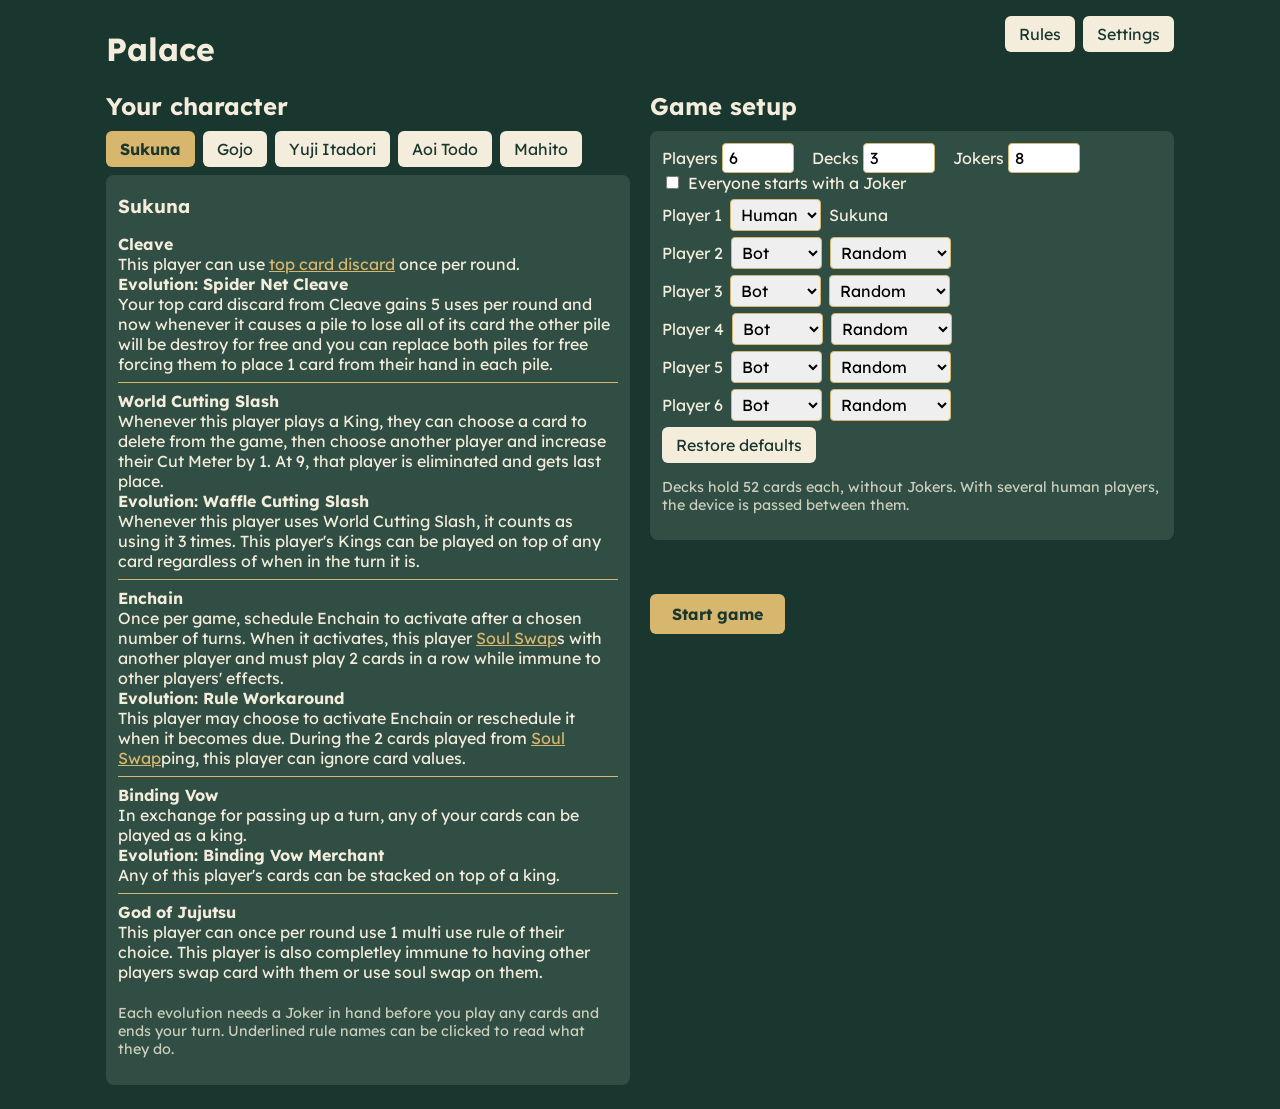
==== index.html @ 28a7b922 "ooh boy ur gonna get it pall" ====
<!DOCTYPE html>
<html lang="en">
	<head>
		<meta charset="utf-8">
		<meta name="viewport" content="width=device-width, initial-scale=1">
		<title>Modded Palace Online</title>
		<link href="https://fonts.googleapis.com/css?family=Lexend" rel="stylesheet">
		<link rel="stylesheet" href="style.css">
		<script>
			window.addEventListener("error", (event) => {
				const loading = document.getElementById("loading");
				const message = document.getElementById("loading-text");
				if (!loading || loading.hidden || !message) return;
				if (event.target && event.target.tagName === "SCRIPT") {
					message.textContent = "Could not load " + event.target.src.split("/").pop() + ".";
				} else {
					message.textContent = "Could not start: " + (event.message || "JavaScript error");
				}
			}, true);
		</script>
		<script src="game-engine.js" defer></script>
		<script src="script.js" defer></script>
	</head>
	<body>
		<div id="loading">
			<h1>Palace</h1>
			<p id="loading-text">Loading the game...</p>
		</div>

		<main id="setup" hidden>
			<header>
				<h1>Palace</h1>
				<div class="toolbar">
					<button class="open-rules" type="button">Rules</button>
					<button class="open-settings" type="button">Settings</button>
				</div>
			</header>
			<div class="columns">
				<section>
					<h2>Your character</h2>
					<div id="character-list" class="list"></div>
					<div id="character-details" class="panel"></div>
				</section>
				<section>
					<h2>Game setup</h2>
					<div class="panel">
						<label>Players <input id="player-count" type="number" min="2" value="6"></label>
						<label>Decks <input id="deck-count" type="number" min="1" value="3"></label>
						<label>Jokers <input id="joker-count" type="number" min="0" value="8"></label>
						<label class="checkbox-setting"><input id="start-with-joker" type="checkbox"> Everyone starts with a Joker</label>
						<div id="player-rows"></div>
						<button id="restore-defaults" type="button">Restore defaults</button>
						<p class="hint">Decks hold 52 cards each, without Jokers. With several human players, the device is passed between them.</p>
					</div>
					<p id="setup-error" class="error"></p>
					<button id="start" type="button" class="primary">Start game</button>
				</section>
			</div>
		</main>

		<main id="game" hidden>
			<header>
				<div id="status"></div>
				<div class="toolbar">
					<button id="show-log" type="button">Action log</button>
					<button class="open-characters" type="button">Character sheets</button>
					<button class="open-rules" type="button">Rules</button>
					<button class="open-settings" type="button">Settings</button>
					<button id="new-game" type="button">New game</button>
				</div>
			</header>
			<div id="table-layout" class="table-layout">
				<section id="top-piles" class="top-piles" aria-label="Destroyed and deleted piles"></section>
				<aside id="left-players" class="opponent-rail" aria-label="Opponents on the left"></aside>
				<section id="center-table" aria-label="Table">
					<div class="center-piles">
						<div id="draw-pile-left"></div>
						<div id="discard-piles"></div>
						<div id="draw-pile-right"></div>
					</div>
				</section>
				<aside id="right-players" class="opponent-rail" aria-label="Opponents on the right"></aside>
				<section id="hand-area" aria-label="Your cards">
					<h2 id="hand-title"></h2>
					<div class="hand-content">
						<div id="cards" class="cards"></div>
						<div class="hand-controls">
							<div id="draw-choice"></div>
							<div id="actions" class="actions"></div>
						</div>
					</div>
				</section>
			</div>
		</main>

		<main id="rules-page" hidden>
			<header>
				<h1>Palace rules</h1>
				<div class="toolbar"><button id="rules-back" type="button" class="primary">Back to game</button></div>
			</header>
			<div id="rules-content"></div>
		</main>

		<div id="modal" class="overlay" hidden>
			<div class="dialog">
				<h3 id="modal-title"></h3>
				<div id="modal-body"></div>
				<div id="modal-buttons"></div>
			</div>
		</div>
	</body>
</html>
---- style.css ----
:root {
	--felt: #19362f;
	--felt-light: #304e43;
	--cream: #f4eddc;
	--gold: #d7b66d;
	--red: #a3342c;
}

* {
	box-sizing: border-box;
}

body {
	margin: 0;
	background: var(--felt);
	color: var(--cream);
	font-family: 'Lexend', sans-serif !important;
	min-height: 100vh;
}

h1, h2, h3 {
	margin: 0.4em 0;
}

main {
	max-width: 1100px;
	margin: 0 auto;
	padding: 16px;
}

#game {
	max-width: 1480px;
}

[hidden] {
	display: none !important;
}

#loading {
	text-align: center;
	padding: 20vh 16px;
}

button {
	font: inherit;
	background: var(--cream);
	color: var(--felt);
	border: 0;
	border-radius: 6px;
	padding: 8px 14px;
	cursor: pointer;
}

button:hover:enabled {
	background: var(--gold);
}

button:disabled {
	opacity: 0.45;
	cursor: default;
}

button.primary {
	background: var(--gold);
	font-weight: bold;
	padding: 10px 22px;
}

input, select {
	font: inherit;
	padding: 4px 6px;
	border-radius: 4px;
	border: 1px solid var(--gold);
}

input[type=number] {
	width: 4.5em;
}

.columns {
	display: grid;
	grid-template-columns: 1fr 1fr;
	gap: 20px;
}

@media (max-width: 800px) {
	.columns {
		grid-template-columns: 1fr;
	}
}

.panel {
	background: var(--felt-light);
	border-radius: 8px;
	padding: 12px;
	margin: 8px 0;
}

.panel label {
	margin-right: 14px;
}

.checkbox-setting {
	display: inline-flex;
	align-items: center;
	gap: 6px;
}

.list {
	display: flex;
	flex-wrap: wrap;
	gap: 8px;
}

.list button.selected {
	background: var(--gold);
	font-weight: bold;
}

.hint {
	opacity: 0.8;
	font-size: 0.9em;
}

.error {
	color: #ff9c92;
	min-height: 1.4em;
}

.rule {
	text-decoration: underline;
	cursor: pointer;
	color: var(--gold);
}

.track {
	border-bottom: 1px solid var(--gold);
	padding: 8px 0;
}

.track:last-child {
	border-bottom: 0;
}

.row-player {
	display: flex;
	gap: 8px;
	align-items: center;
	margin: 6px 0;
	flex-wrap: wrap;
}

header {
	display: flex;
	justify-content: space-between;
	gap: 12px;
	flex-wrap: wrap;
	align-items: flex-start;
}

#status {
	white-space: pre-line;
	line-height: 1.4;
}

.toolbar {
	display: flex;
	gap: 8px;
}

.table-layout {
	display: grid;
	grid-template-columns: minmax(150px, 0.8fr) minmax(400px, 2.4fr) minmax(150px, 0.8fr);
	grid-template-areas:
		"top top top"
		"left center right"
		"hand hand hand";
	align-items: stretch;
	gap: 12px;
	margin-top: 14px;
}

.top-piles {
	grid-area: top;
	display: flex;
	justify-content: center;
	gap: 10px;
}

#left-players {
	grid-area: left;
}

#right-players {
	grid-area: right;
}

.opponent-rail {
	display: grid;
	align-content: center;
	gap: 8px;
}

#center-table {
	grid-area: center;
	min-width: 0;
	min-height: 270px;
	display: grid;
	align-items: center;
	padding: 16px;
	border: 4px solid #8a7048;
	border-radius: 20px;
	background: #214239;
	box-shadow: inset 0 0 0 2px rgba(244, 237, 220, 0.08);
}

.center-piles {
	display: grid;
	grid-template-columns: minmax(54px, 0.7fr) minmax(0, 2fr) minmax(54px, 0.7fr);
	align-items: center;
	gap: 10px;
}

#draw-pile-left,
#draw-pile-right {
	display: flex;
	justify-content: center;
}

#discard-piles {
	display: grid;
	grid-template-columns: repeat(2, minmax(0, 132px));
	justify-content: center;
	gap: 8px;
}

.pile-stack {
	min-width: 0;
	min-height: 150px;
	display: flex;
	flex-direction: column;
	align-items: center;
	justify-content: space-between;
	gap: 6px;
	padding: 8px;
	border: 1px solid rgba(244, 237, 220, 0.2);
	border-radius: 6px;
	background: var(--felt-light);
}

.pile-label {
	min-height: 2.2em;
	display: grid;
	place-items: center;
	text-align: center;
	font-size: 0.82rem;
	font-weight: normal;
}

.pile-count {
	display: block;
	text-align: center;
	font-size: 0.74rem;
	opacity: 0.78;
}

.collection-pile {
	width: 100%;
	color: var(--cream);
}

.discard-pile.selected {
	border-color: var(--gold);
	background: #3c594a;
}

.discard-pile {
	width: 132px;
	padding-left: 4px;
	padding-right: 4px;
}

.discard-select {
	width: auto;
	padding: 0;
	background: transparent;
	line-height: 0;
}

.discard-select:hover:enabled {
	background: transparent;
	transform: translateY(-2px);
}

.discard-select:disabled {
	opacity: 1;
}

.pile-view {
	margin-top: auto;
	padding: 5px 10px;
	font-size: 0.75rem;
}

#left-players,
#right-players {
	min-width: 0;
}

.player {
	background: var(--felt-light);
	border-radius: 6px;
	padding: 9px;
}

.opponent-rail .player {
	padding: 7px;
}

.player.current {
	outline: 2px solid var(--gold);
}

.player-name {
	margin-right: 6px;
}

.player-character,
.current-turn {
	display: inline-block;
	margin-right: 5px;
	font-size: 0.8rem;
	opacity: 0.78;
}

.current-turn {
	color: var(--gold);
	font-weight: bold;
	opacity: 1;
}

.player-zones {
	display: grid;
	grid-template-columns: minmax(0, 1fr);
	gap: 4px;
	margin-top: 6px;
}

.player-zone {
	min-width: 0;
	text-align: center;
}

.zone-label {
	display: block;
	margin-bottom: 3px;
	font-size: 0.75rem;
	opacity: 0.8;
}

.mini-cards {
	display: flex;
	flex-wrap: wrap;
	align-items: center;
	justify-content: center;
	gap: 3px;
}

.empty-zone {
	min-height: 22px;
	font-size: 0.75rem;
	opacity: 0.62;
}

.player-tags {
	margin-top: 7px;
}

.tag {
	display: inline-block;
	background: rgba(0,0,0,0.3);
	border-radius: 10px;
	padding: 0 8px;
	margin: 2px 4px 0 0;
	font-size: 0.85em;
}

.cards {
	display: flex;
	flex-wrap: wrap;
	justify-content: center;
	align-content: center;
	gap: 8px;
	margin: 8px 0;
}

.own-card-zones {
	width: 100%;
	display: grid;
	gap: 4px;
}

.own-card-zones .player-zone {
	min-height: 74px;
	display: grid;
	grid-template-columns: minmax(88px, 120px) minmax(0, 1fr);
	align-items: center;
	padding: 6px 4px;
	border-bottom: 1px solid rgba(244, 237, 220, 0.2);
}

.own-card-zones .player-zone:last-child {
	border-bottom: 0;
}

.own-card-zones .zone-label {
	margin: 0;
	font-size: 0.85rem;
}

.own-card-zones .mini-cards {
	min-height: 62px;
}

#hand-area {
	grid-area: hand;
	min-width: 0;
	margin-top: 2px;
	padding: 12px 14px;
	border: 1px solid rgba(244, 237, 220, 0.22);
	border-radius: 8px;
	background: rgba(16, 42, 35, 0.5);
}

.card {
	display: flex;
	flex-direction: column;
	align-items: center;
	justify-content: space-between;
	min-width: 76px;
	min-height: 100px;
	background: #fff;
	color: #111;
	border: 2px solid #999;
	border-radius: 8px;
	padding: 6px;
	font-size: 1.05em;
	line-height: 1.2;
}

.card.inline {
	display: inline-flex;
	vertical-align: middle;
	flex: 0 0 auto;
}

.card-rank {
	align-self: flex-start;
	font-weight: bold;
}

.card-suit {
	font-size: 2em;
}

.card.compact {
	width: 64px;
	min-width: 64px;
	height: 88px;
	min-height: 88px;
	padding: 4px;
	border-radius: 5px;
	font-size: 1rem;
}

.card.compact .card-suit {
	font-size: 1.5em;
}

.card.red {
	color: var(--red);
}

.card.joker {
	color: #6b3fa0;
}

.card.hidden {
	background-color: #243f69;
	background-image: repeating-linear-gradient(45deg, #243f69 0 5px, #315681 5px 7px);
	color: #fff;
}

.card-back-mark {
	flex: 1;
	min-height: 0;
	display: grid;
	place-items: center;
	width: 100%;
	height: auto;
	border: 1px solid rgba(255, 255, 255, 0.6);
	border-radius: 3px;
	font-size: 1.3em;
}

.card.selected {
	border-color: var(--gold);
	box-shadow: 0 0 0 3px var(--gold);
	transform: translateY(-6px);
}

.card small {
	display: block;
	font-size: 0.75em;
	opacity: 0.8;
}

.actions {
	display: flex;
	flex-wrap: wrap;
	gap: 8px;
	align-items: center;
	margin-top: 8px;
}

.hand-content {
	display: grid;
	grid-template-columns: minmax(0, 1fr) minmax(220px, 0.42fr);
	align-items: center;
	gap: 18px;
}

.hand-controls {
	display: grid;
	align-content: center;
	justify-items: center;
	gap: 10px;
	min-width: 0;
}

#actions.actions {
	display: grid;
	grid-template-columns: minmax(0, 1fr);
	justify-items: stretch;
	width: 100%;
	max-width: 300px;
	margin: 0 auto;
}

#actions > button,
#actions > .info {
	width: 100%;
	text-align: center;
}

#actions > .info {
	display: block;
	padding: 6px 8px;
	border-radius: 4px;
	background: rgba(0, 0, 0, 0.18);
}

.locked-ability {
	opacity: 0.5;
}

.actions .info {
	opacity: 0.85;
	font-style: italic;
}

#draw-choice:not(:empty) {
	display: flex;
	flex-wrap: wrap;
	align-items: center;
	gap: 10px 16px;
	background: var(--felt-light);
	padding: 10px;
	border-radius: 8px;
	margin-bottom: 8px;
}

.draw-prompt {
	flex-basis: 100%;
	margin: 0;
}

.draw-choice-group {
	display: flex;
	align-items: center;
	flex-wrap: wrap;
	gap: 6px;
}

.draw-choice-group > strong {
	font-size: 0.8rem;
}

.card-gallery {
	display: flex;
	flex-wrap: wrap;
	gap: 6px;
	max-height: 55vh;
	overflow-y: auto;
}

.empty-pile {
	margin: 0;
	opacity: 0.7;
}

.empty-card {
	flex: 0 0 auto;
	width: 64px;
	height: 88px;
	border: 2px dashed rgba(244, 237, 220, 0.55);
	border-radius: 5px;
}

.overlay {
	position: fixed;
	inset: 0;
	background: rgba(0, 0, 0, 0.7);
	display: flex;
	align-items: center;
	justify-content: center;
	z-index: 10;
	padding: 12px;
}

.dialog {
	background: var(--cream);
	color: var(--felt);
	border-radius: 10px;
	padding: 18px;
	max-width: 620px;
	width: 100%;
	max-height: 85vh;
	overflow-y: auto;
}

.character-sheets {
	max-height: 65vh;
	overflow-y: auto;
}

.character-sheet + .character-sheet {
	border-top: 2px solid rgba(25, 54, 47, 0.25);
	padding-top: 8px;
}

.ask-option {
	display: inline-flex;
	align-items: center;
	gap: 8px;
	text-align: left;
}

.ask-option .card {
	flex: 0 0 auto;
}

.dialog button {
	margin: 4px 6px 0 0;
	background: var(--felt);
	color: var(--cream);
}

.dialog button:hover:enabled {
	background: var(--felt-light);
}

.dialog .rule {
	color: #7a5a10;
}

.dialog pre {
	white-space: pre-wrap;
	font: inherit;
	max-height: 55vh;
	overflow-y: auto;
	margin: 0;
}

.handoff {
	text-align: center;
}

.plain {
	white-space: pre-wrap;
	font: inherit;
	margin: 0;
}

#rules-content p {
	line-height: 1.5;
}

.admin-editor {
	display: grid;
	grid-template-columns: 1.4fr 1fr;
	gap: 12px;
}

.admin-list {
	width: 100%;
	font-size: 0.9em;
}

@media (max-width: 700px) {
	.admin-editor {
		grid-template-columns: 1fr;
	}
}

.dialog input[type=password] {
	margin: 0 6px 6px 0;
}

.standings td {
	padding: 4px 10px;
}

@media (max-width: 1050px) {
	.table-layout {
		grid-template-columns: repeat(2, minmax(0, 1fr));
		grid-template-areas:
			"top top"
			"center center"
			"left right"
			"hand hand";
	}

	#center-table {
		min-height: 230px;
	}
}

@media (max-width: 620px) {
	#game {
		padding: 10px;
	}

	.table-layout {
		gap: 8px;
	}

	#center-table {
		min-height: 190px;
		padding: 8px;
		border-width: 3px;
		border-radius: 14px;
	}

	.center-piles {
		grid-template-columns: 42px minmax(0, 1fr) 42px;
		gap: 5px;
	}

	#discard-piles {
		grid-template-columns: repeat(2, minmax(0, 1fr));
		gap: 5px;
	}

	.discard-pile {
		width: auto;
	}

	.pile-stack {
		min-height: 118px;
		gap: 4px;
		padding: 5px;
	}

	.discard-pile {
		padding-left: 2px;
		padding-right: 2px;
	}

	.pile-label {
		font-size: 0.68rem;
	}

	.card.compact {
		width: 48px;
		min-width: 48px;
		height: 68px;
		min-height: 68px;
	}

	.empty-card {
		width: 48px;
		height: 68px;
	}

	#draw-pile-left .card.compact,
	#draw-pile-right .card.compact {
		width: 38px;
		min-width: 38px;
		height: 54px;
		min-height: 54px;
	}

	.pile-view {
		padding: 4px 7px;
		font-size: 0.68rem;
	}

	#left-players,
	#right-players {
		gap: 6px;
	}

	.opponent-rail .player {
		padding: 6px;
		font-size: 0.85rem;
	}

	.opponent-rail .mini-cards .card.compact {
		width: 48px;
		min-width: 48px;
		height: 68px;
		min-height: 68px;
	}

	.opponent-rail .mini-cards .card-suit {
		font-size: 1.1em;
	}

	.zone-label {
		font-size: 0.68rem;
	}

	#hand-area {
		padding: 10px;
	}

	.hand-content {
		grid-template-columns: minmax(0, 1fr);
		gap: 12px;
	}

	.hand-controls {
		width: 100%;
	}

	#actions.actions {
		max-width: 360px;
	}
}
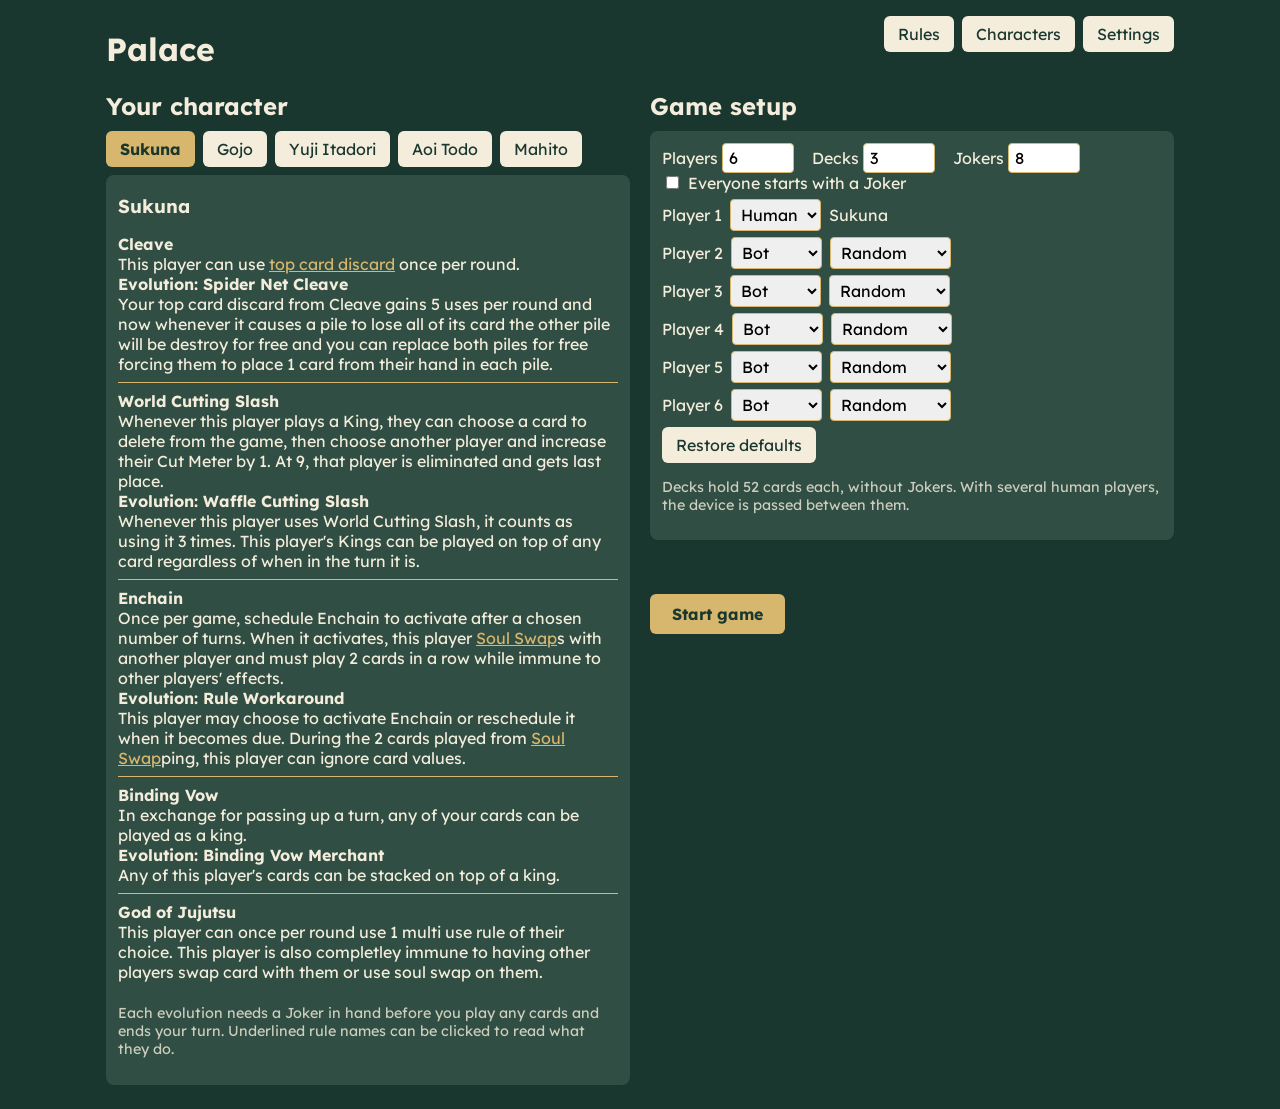
==== commit f5fc50ee: "Refactor navigation buttons to use links and enhance styling for better user experience" ====
--- a/index.html
+++ b/index.html
@@ -31,7 +31,8 @@
 			<header>
 				<h1>Palace</h1>
 				<div class="toolbar">
-					<button class="open-rules" type="button">Rules</button>
+					<a class="button-link" href="#rules">Rules</a>
+					<a class="button-link" href="#characters">Characters</a>
 					<button class="open-settings" type="button">Settings</button>
 				</div>
 			</header>
@@ -62,9 +63,9 @@
 			<header>
 				<div id="status"></div>
 				<div class="toolbar">
-					<button id="show-log" type="button">Action log</button>
-					<button class="open-characters" type="button">Character sheets</button>
-					<button class="open-rules" type="button">Rules</button>
+					<a class="button-link" href="#action-log">Action log</a>
+					<a class="button-link" href="#characters">Character sheets</a>
+					<a class="button-link" href="#rules">Rules</a>
 					<button class="open-settings" type="button">Settings</button>
 					<button id="new-game" type="button">New game</button>
 				</div>
@@ -93,12 +94,41 @@
 			</div>
 		</main>
 
-		<main id="rules-page" hidden>
+		<main id="rules" hidden>
 			<header>
 				<h1>Palace rules</h1>
-				<div class="toolbar"><button id="rules-back" type="button" class="primary">Back to game</button></div>
+				<div class="toolbar">
+					<a class="button-link" href="#characters">Characters</a>
+					<a class="button-link" href="#action-log">Action log</a>
+					<a class="button-link primary" data-return href="#setup">Back to game</a>
+				</div>
 			</header>
 			<div id="rules-content"></div>
+		</main>
+
+		<main id="characters" hidden>
+			<header>
+				<h1>Character sheets</h1>
+				<div class="toolbar">
+					<button id="toggle-character-sheets" type="button">Show every character</button>
+					<a class="button-link" href="#rules">Rules</a>
+					<a class="button-link" href="#action-log">Action log</a>
+					<a class="button-link primary" data-return href="#setup">Back to game</a>
+				</div>
+			</header>
+			<div id="characters-content"></div>
+		</main>
+
+		<main id="action-log" hidden>
+			<header>
+				<h1>Action log</h1>
+				<div class="toolbar">
+					<a class="button-link" href="#rules">Rules</a>
+					<a class="button-link" href="#characters">Characters</a>
+					<a class="button-link primary" data-return href="#setup">Back to game</a>
+				</div>
+			</header>
+			<pre id="action-log-content" class="action-log"></pre>
 		</main>
 
 		<div id="modal" class="overlay" hidden>
--- a/style.css
+++ b/style.css
@@ -51,8 +51,26 @@
 	cursor: pointer;
 }
 
-button:hover:enabled {
+.button-link {
+	display: inline-block;
+	font: inherit;
+	text-decoration: none;
+	background: var(--cream);
+	color: var(--felt);
+	border: 0;
+	border-radius: 6px;
+	padding: 8px 14px;
+	cursor: pointer;
+}
+
+button:hover:enabled,
+.button-link:hover {
 	background: var(--gold);
+}
+
+.button-link:focus-visible {
+	outline: 2px solid var(--gold);
+	outline-offset: 2px;
 }
 
 button:disabled {
@@ -64,6 +82,22 @@
 	background: var(--gold);
 	font-weight: bold;
 	padding: 10px 22px;
+}
+
+.button-link.primary {
+	background: var(--gold);
+	font-weight: bold;
+	padding: 10px 22px;
+}
+
+.action-log {
+	white-space: pre-wrap;
+	overflow-wrap: anywhere;
+	background: var(--felt-light);
+	border-radius: 6px;
+	padding: 12px;
+	max-height: calc(100vh - 130px);
+	overflow: auto;
 }
 
 input, select {
